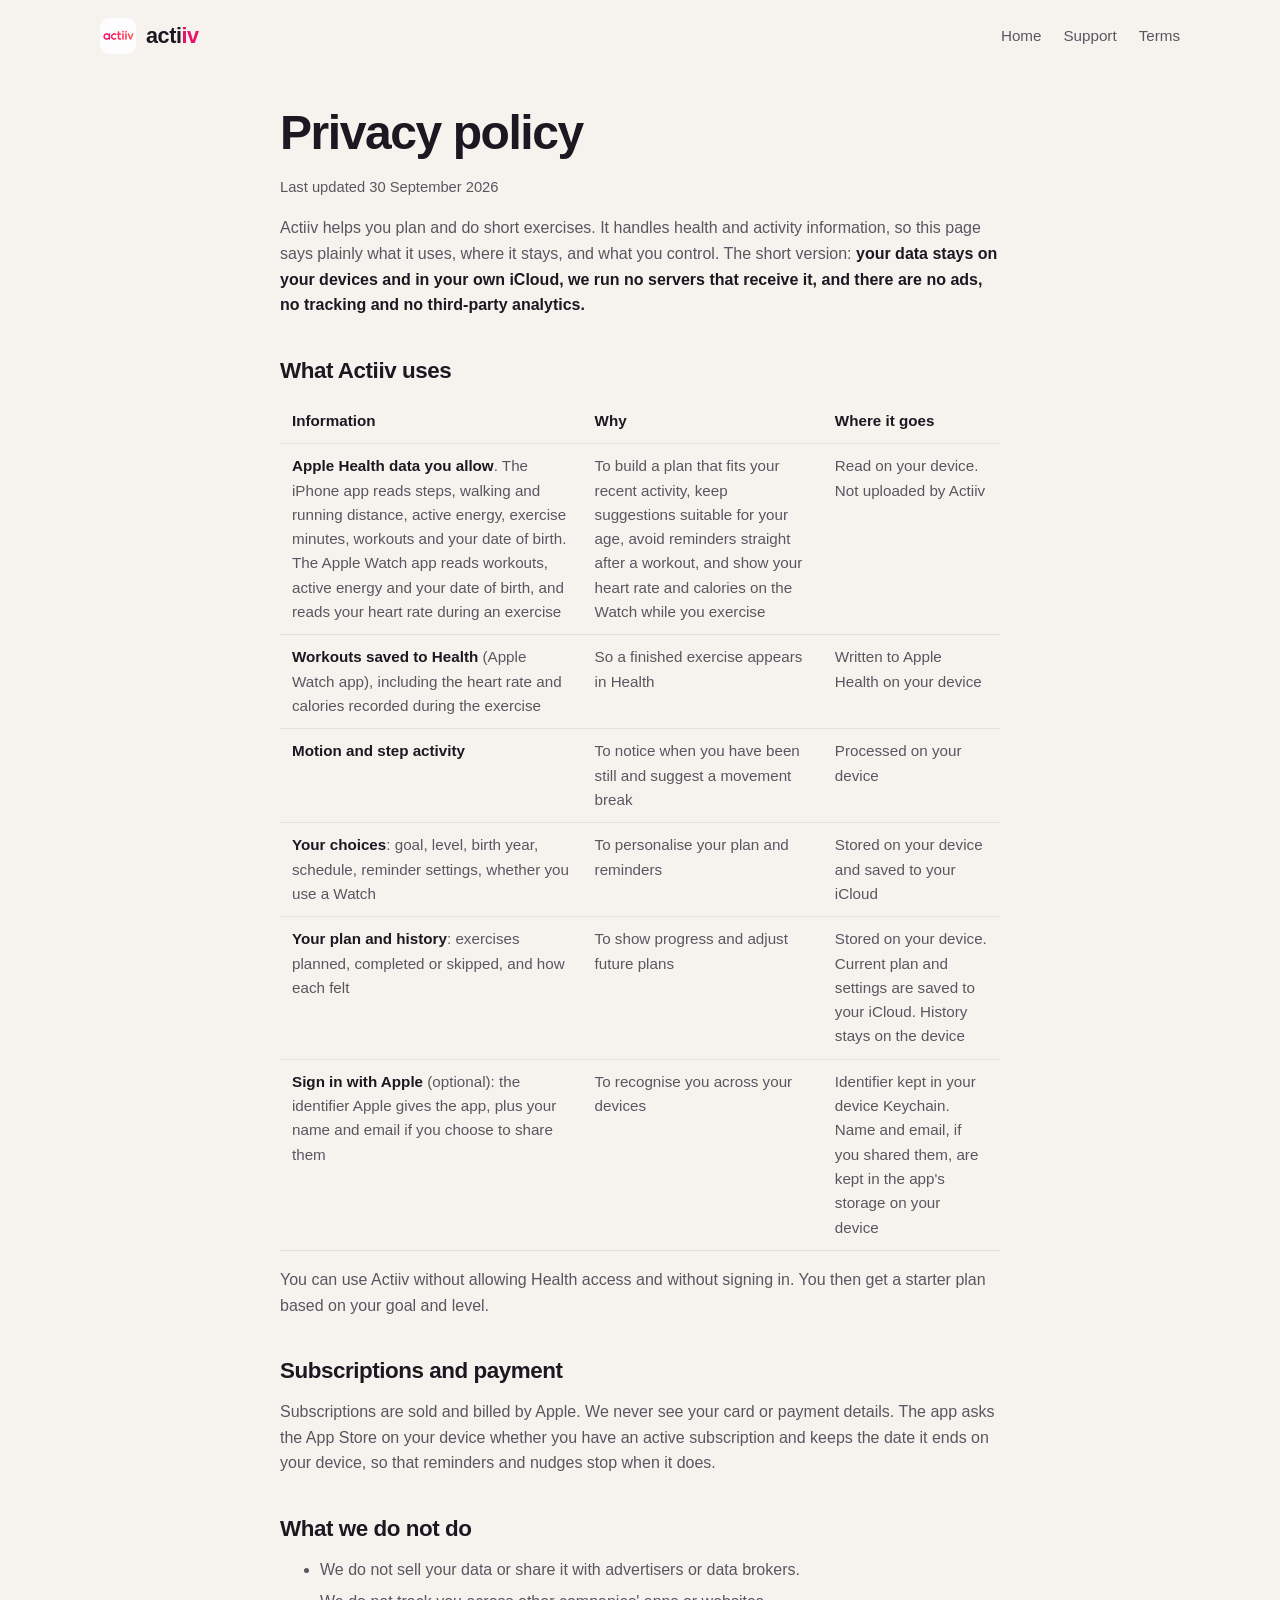
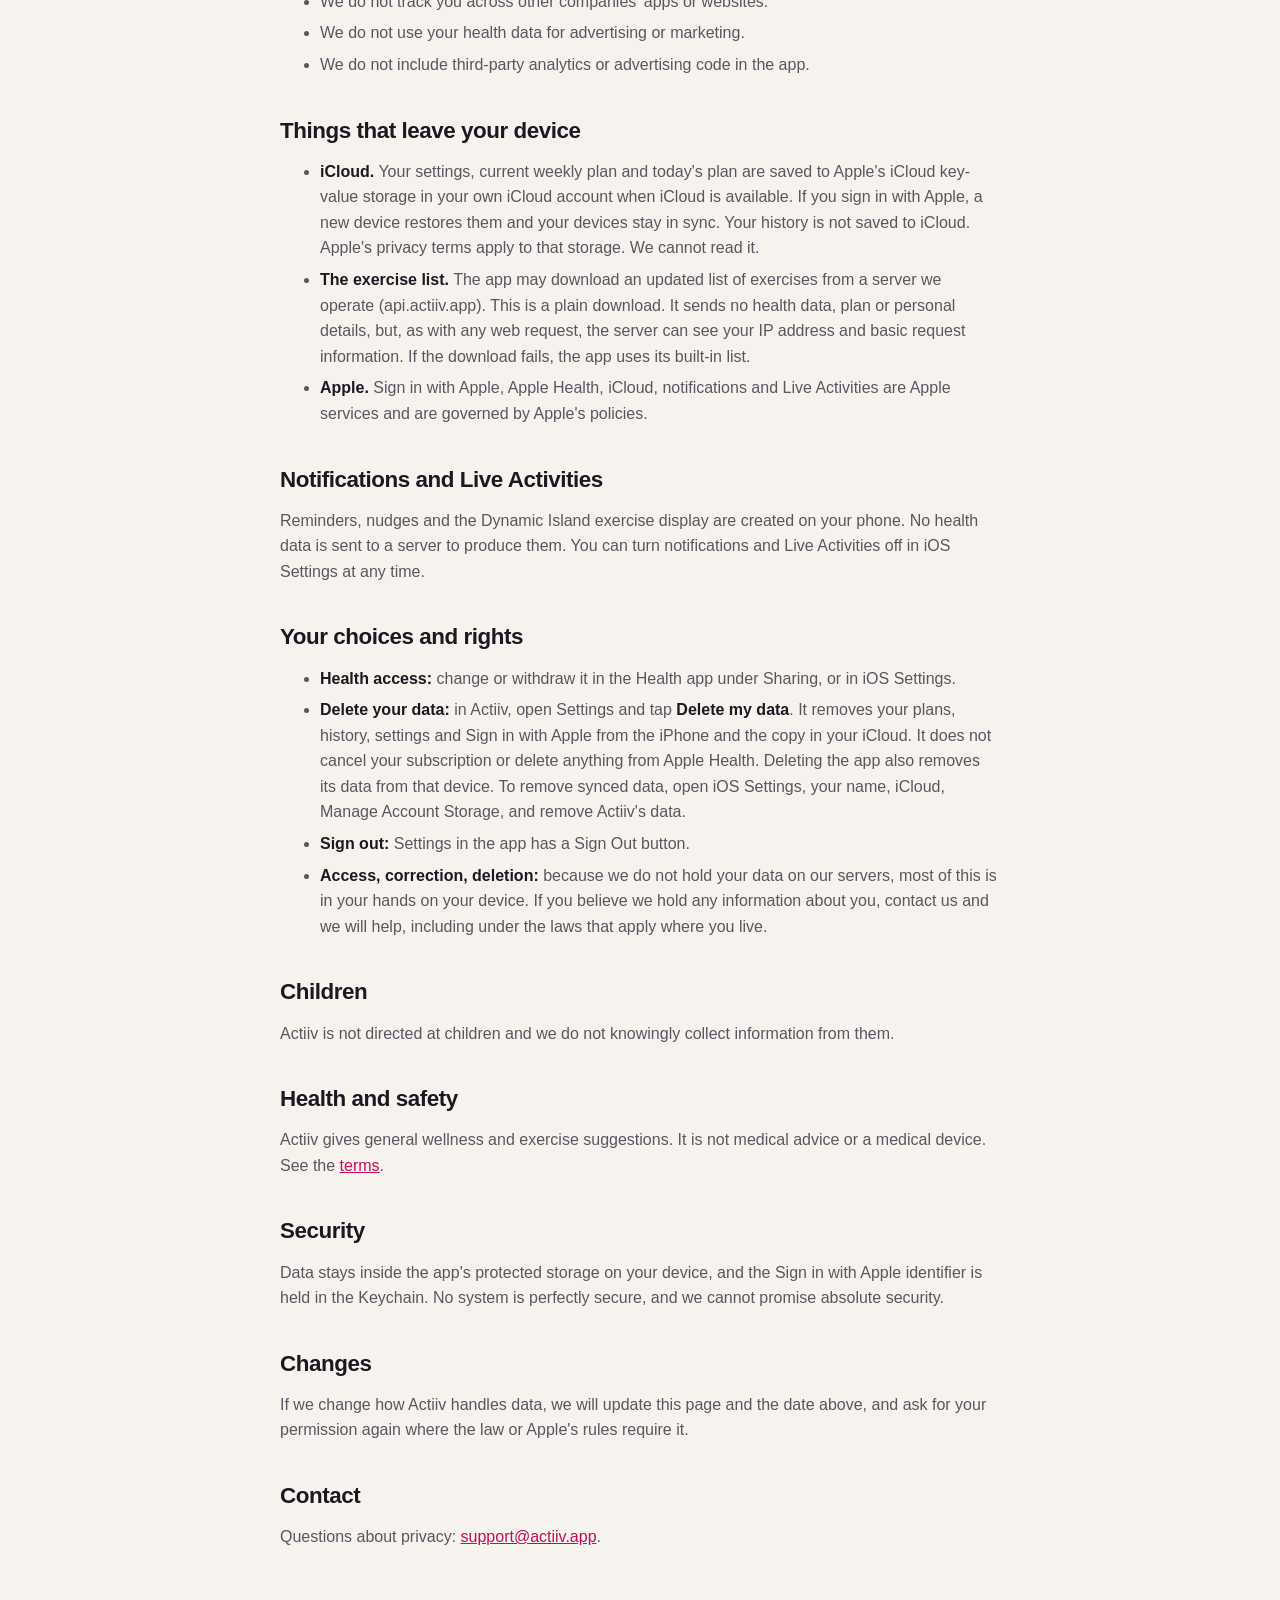
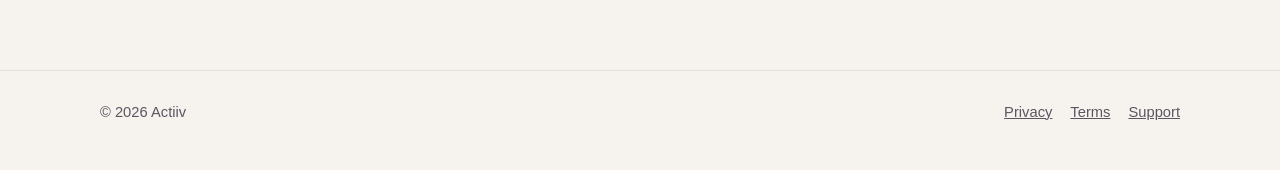
==== privacy.html @ e2768400 "Actiiv website: home, support, privacy and terms Co-Authored-By: Claude Sonnet 5.5 <noreply@anthropi" ====
<!doctype html>
<html lang="en">
<head>
<meta charset="utf-8">
<meta name="viewport" content="width=device-width, initial-scale=1">
<title>Privacy policy · Actiiv</title>
<meta name="description" content="How Actiiv handles your health and activity data.">
<link rel="icon" href="assets/icon.png">
<link rel="stylesheet" href="assets/site.css">
</head>
<body>
<a class="skip" href="#main">Skip to content</a>
<header class="site">
  <div class="wrap nav-row">
    <a class="brand" href="./"><img src="assets/icon.png" alt="" width="36" height="36"><span>acti<b>iv</b></span></a>
    <nav class="links" aria-label="Main"><a href="./">Home</a><a href="support.html">Support</a><a href="terms.html">Terms</a></nav>
  </div>
</header>

<main id="main" class="wrap doc">
  <h1>Privacy policy</h1>
  <p class="meta">Last updated 30 September 2026</p>

  <p>Actiiv helps you plan and do short exercises. It handles health and activity information, so this page says plainly what it uses, where it stays, and what you control. The short version: <strong>your data stays on your devices and in your own iCloud, we run no servers that receive it, and there are no ads, no tracking and no third-party analytics.</strong></p>

  <h2>What Actiiv uses</h2>
  <table>
    <thead><tr><th>Information</th><th>Why</th><th>Where it goes</th></tr></thead>
    <tbody>
      <tr><td><strong>Apple Health data you allow</strong>. The iPhone app reads steps, walking and running distance, active energy, exercise minutes, workouts and your date of birth. The Apple Watch app reads workouts, active energy and your date of birth, and reads your heart rate during an exercise</td><td>To build a plan that fits your recent activity, keep suggestions suitable for your age, avoid reminders straight after a workout, and show your heart rate and calories on the Watch while you exercise</td><td>Read on your device. Not uploaded by Actiiv</td></tr>
      <tr><td><strong>Workouts saved to Health</strong> (Apple Watch app), including the heart rate and calories recorded during the exercise</td><td>So a finished exercise appears in Health</td><td>Written to Apple Health on your device</td></tr>
      <tr><td><strong>Motion and step activity</strong></td><td>To notice when you have been still and suggest a movement break</td><td>Processed on your device</td></tr>
      <tr><td><strong>Your choices</strong>: goal, level, birth year, schedule, reminder settings, whether you use a Watch</td><td>To personalise your plan and reminders</td><td>Stored on your device and saved to your iCloud</td></tr>
      <tr><td><strong>Your plan and history</strong>: exercises planned, completed or skipped, and how each felt</td><td>To show progress and adjust future plans</td><td>Stored on your device. Current plan and settings are saved to your iCloud. History stays on the device</td></tr>
      <tr><td><strong>Sign in with Apple</strong> (optional): the identifier Apple gives the app, plus your name and email if you choose to share them</td><td>To recognise you across your devices</td><td>Identifier kept in your device Keychain. Name and email, if you shared them, are kept in the app's storage on your device</td></tr>
    </tbody>
  </table>
  <p>You can use Actiiv without allowing Health access and without signing in. You then get a starter plan based on your goal and level.</p>

  <h2>Subscriptions and payment</h2>
  <p>Subscriptions are sold and billed by Apple. We never see your card or payment details. The app asks the App Store on your device whether you have an active subscription and keeps the date it ends on your device, so that reminders and nudges stop when it does.</p>

  <h2>What we do not do</h2>
  <ul>
    <li>We do not sell your data or share it with advertisers or data brokers.</li>
    <li>We do not track you across other companies' apps or websites.</li>
    <li>We do not use your health data for advertising or marketing.</li>
    <li>We do not include third-party analytics or advertising code in the app.</li>
  </ul>

  <h2>Things that leave your device</h2>
  <ul>
    <li><strong>iCloud.</strong> Your settings, current weekly plan and today's plan are saved to Apple's iCloud key-value storage in your own iCloud account when iCloud is available. If you sign in with Apple, a new device restores them and your devices stay in sync. Your history is not saved to iCloud. Apple's privacy terms apply to that storage. We cannot read it.</li>
    <li><strong>The exercise list.</strong> The app may download an updated list of exercises from a server we operate (api.actiiv.app). This is a plain download. It sends no health data, plan or personal details, but, as with any web request, the server can see your IP address and basic request information. If the download fails, the app uses its built-in list.</li>
    <li><strong>Apple.</strong> Sign in with Apple, Apple Health, iCloud, notifications and Live Activities are Apple services and are governed by Apple's policies.</li>
  </ul>

  <h2>Notifications and Live Activities</h2>
  <p>Reminders, nudges and the Dynamic Island exercise display are created on your phone. No health data is sent to a server to produce them. You can turn notifications and Live Activities off in iOS Settings at any time.</p>

  <h2>Your choices and rights</h2>
  <ul>
    <li><strong>Health access:</strong> change or withdraw it in the Health app under Sharing, or in iOS Settings.</li>
    <li><strong>Delete your data:</strong> in Actiiv, open Settings and tap <strong>Delete my data</strong>. It removes your plans, history, settings and Sign in with Apple from the iPhone and the copy in your iCloud. It does not cancel your subscription or delete anything from Apple Health. Deleting the app also removes its data from that device. To remove synced data, open iOS Settings, your name, iCloud, Manage Account Storage, and remove Actiiv's data.</li>
    <li><strong>Sign out:</strong> Settings in the app has a Sign Out button.</li>
    <li><strong>Access, correction, deletion:</strong> because we do not hold your data on our servers, most of this is in your hands on your device. If you believe we hold any information about you, contact us and we will help, including under the laws that apply where you live.</li>
  </ul>

  <h2>Children</h2>
  <p>Actiiv is not directed at children and we do not knowingly collect information from them.</p>

  <h2>Health and safety</h2>
  <p>Actiiv gives general wellness and exercise suggestions. It is not medical advice or a medical device. See the <a href="terms.html">terms</a>.</p>

  <h2>Security</h2>
  <p>Data stays inside the app's protected storage on your device, and the Sign in with Apple identifier is held in the Keychain. No system is perfectly secure, and we cannot promise absolute security.</p>

  <h2>Changes</h2>
  <p>If we change how Actiiv handles data, we will update this page and the date above, and ask for your permission again where the law or Apple's rules require it.</p>

  <h2>Contact</h2>
  <p>Questions about privacy: <a href="mailto:support@actiiv.app">support@actiiv.app</a>.</p>
</main>

<footer class="site"><div class="wrap"><div class="foot"><div>&copy; 2026 Actiiv</div><nav aria-label="Footer"><a href="privacy.html">Privacy</a><a href="terms.html">Terms</a><a href="support.html">Support</a></nav></div></div></footer>
</body>
</html>
---- assets/site.css ----
/* Actiiv website. System fonts only: no third-party requests. */

:root {
  --bg: #f6f3ef;
  --surface: #ffffff;
  --text: #1c1720;
  --muted: #5b5560;
  --border: #e6e0d8;
  --accent: #e9126b;
  --accent-strong: #c20d58;
  --accent-soft: #fce1ee;
  --on-accent: #ffffff;
  --sky-soft: #e4e9fc;
  --moss-soft: #dff0e4;
  --shadow: 0 24px 48px -28px rgba(28, 23, 32, 0.4);
  --radius: 20px;
  --font: -apple-system, BlinkMacSystemFont, "SF Pro Text", "Segoe UI", Roboto, Helvetica, Arial, sans-serif;
  --font-display: -apple-system, BlinkMacSystemFont, "SF Pro Display", "Segoe UI", Roboto, Helvetica, Arial, sans-serif;
}

@media (prefers-color-scheme: dark) {
  :root {
    --bg: #0a0a0d;
    --surface: #1c1e24;
    --text: #f0f5fa;
    --muted: #a3b0c6;
    --border: #2c2e36;
    --accent: #ff4d94;
    --accent-strong: #ff7aae;
    --accent-soft: #451429;
    --on-accent: #14060b;
    --sky-soft: #213045;
    --moss-soft: #163524;
    --shadow: 0 28px 52px -28px rgba(0, 0, 0, 0.8);
  }
}

* { box-sizing: border-box; }
html { scroll-behavior: smooth; }
body {
  margin: 0;
  background: var(--bg);
  color: var(--text);
  font-family: var(--font);
  line-height: 1.6;
  -webkit-font-smoothing: antialiased;
}
img { max-width: 100%; height: auto; display: block; }
a { color: var(--accent-strong); }
a:hover { text-decoration-thickness: 2px; }
:focus-visible { outline: 3px solid var(--accent); outline-offset: 3px; border-radius: 6px; }

.wrap { max-width: 1120px; margin: 0 auto; padding: 0 20px; }
.skip {
  position: absolute; left: -999px; top: 8px; background: var(--surface);
  padding: 8px 14px; border-radius: 8px; z-index: 10;
}
.skip:focus { left: 8px; }

/* Header */
header.site { padding: 18px 0; }
.nav-row { display: flex; align-items: center; justify-content: space-between; gap: 16px; }
.brand { display: flex; align-items: center; gap: 10px; text-decoration: none; color: var(--text); font-weight: 800; font-size: 1.35rem; letter-spacing: -0.02em; }
.brand img { width: 36px; height: 36px; border-radius: 9px; }
.brand b { color: var(--accent); font-weight: inherit; }
nav.links { display: flex; gap: 22px; flex-wrap: wrap; }
nav.links a { color: var(--muted); text-decoration: none; font-weight: 500; font-size: 0.95rem; }
nav.links a:hover { color: var(--text); }
@media (max-width: 720px) { nav.links { display: none; } }

/* Buttons */
.btn {
  display: inline-flex; align-items: center; gap: 8px; padding: 13px 22px; border-radius: 999px;
  font-weight: 700; text-decoration: none; border: 2px solid transparent; font-size: 1rem;
}
.btn-accent { background: var(--accent); color: var(--on-accent); }
.btn-accent:hover { background: var(--accent-strong); }
.btn-ghost { border-color: var(--border); color: var(--text); background: var(--surface); }
.btn-ghost:hover { border-color: var(--accent); }
.btn[aria-disabled="true"] { opacity: 0.85; cursor: default; }

/* Hero */
.hero { display: grid; grid-template-columns: 1.05fr 0.95fr; gap: 40px; align-items: center; padding: 36px 20px 56px; }
.eyebrow { font-size: 0.8rem; font-weight: 700; letter-spacing: 0.12em; text-transform: uppercase; color: var(--accent-strong); }
h1 { font-family: var(--font-display); font-size: clamp(2.3rem, 5.4vw, 4rem); line-height: 1.04; letter-spacing: -0.03em; margin: 12px 0 18px; }
h2 { font-family: var(--font-display); font-size: clamp(1.7rem, 3.4vw, 2.4rem); line-height: 1.12; letter-spacing: -0.02em; margin: 8px 0 12px; }
h3 { font-size: 1.1rem; margin: 0 0 6px; }
.lede { font-size: 1.15rem; color: var(--muted); max-width: 46ch; margin: 0 0 26px; }
.cta-row { display: flex; gap: 12px; flex-wrap: wrap; align-items: center; }
.fine { font-size: 0.88rem; color: var(--muted); margin-top: 14px; }
.hero-shots { position: relative; display: flex; justify-content: center; align-items: flex-end; gap: 0; min-height: 440px; }
.hero-shots .phone { flex: 0 0 auto; width: 34%; }
.hero-shots .phone + .phone { margin-left: -4%; }
.hero-shots .phone:nth-child(1) { transform: rotate(-4deg); z-index: 1; }
.hero-shots .phone:nth-child(2) { transform: translateY(-22px); z-index: 2; width: 40%; }
.hero-shots .phone:nth-child(3) { transform: rotate(4deg); z-index: 1; }
@media (max-width: 860px) {
  .hero { grid-template-columns: 1fr; padding-top: 12px; }
  .hero-shots { min-height: 0; margin-top: 8px; }
}

/* Phone frames */
.phone {
  border-radius: 34px; overflow: hidden; background: #000; border: 6px solid #15151a;
  box-shadow: var(--shadow);
}
.phone img { width: 100%; }

/* Sections */
section.block { padding: 64px 0; }
.section-head { max-width: 62ch; margin-bottom: 32px; }
.section-head p { color: var(--muted); font-size: 1.05rem; margin: 0; }
.grid { display: grid; gap: 18px; }
.grid.cols-3 { grid-template-columns: repeat(3, 1fr); }
.grid.cols-2 { grid-template-columns: repeat(2, 1fr); }
@media (max-width: 860px) { .grid.cols-3, .grid.cols-2 { grid-template-columns: 1fr; } }
.card { background: var(--surface); border: 1px solid var(--border); border-radius: var(--radius); padding: 22px; }
.card p { margin: 0; color: var(--muted); }
.icon {
  width: 42px; height: 42px; border-radius: 12px; display: grid; place-items: center; margin-bottom: 14px;
  background: var(--accent-soft); color: var(--accent-strong); font-size: 1.3rem;
}

/* Steps */
.steps { display: grid; grid-template-columns: repeat(4, 1fr); gap: 16px; counter-reset: step; }
.step { background: var(--surface); border: 1px solid var(--border); border-radius: var(--radius); padding: 20px; }
.step::before {
  counter-increment: step; content: "0" counter(step); display: block; font-weight: 800;
  color: var(--accent-strong); font-variant-numeric: tabular-nums; margin-bottom: 8px;
}
.step p { margin: 0; color: var(--muted); font-size: 0.97rem; }
@media (max-width: 860px) { .steps { grid-template-columns: 1fr 1fr; } }
@media (max-width: 520px) { .steps { grid-template-columns: 1fr; } }

/* Split (text + image) */
.split { display: grid; grid-template-columns: 1fr 1fr; gap: 48px; align-items: center; }
.split.flip .split-media { order: -1; }
.split ul { padding-left: 1.1rem; color: var(--muted); }
.split li { margin: 8px 0; }
.split li strong { color: var(--text); }
@media (max-width: 860px) { .split { grid-template-columns: 1fr; gap: 28px; } .split.flip .split-media { order: 0; } }
.split-media { display: flex; justify-content: center; }
.split-media .phone { width: min(100%, 300px); }

/* Apple Watch */
.hero-watch { position: absolute; right: -2%; bottom: -14px; width: min(30%, 150px); z-index: 3; }
.hero-watch .watch-frame { width: 100%; padding: 7px; border-radius: 40px; border: 2px solid rgba(255,255,255,0.08); }
.hero-watch .watch-screen { border-radius: 33px; }
@media (max-width: 860px) { .hero-watch { right: 2%; } }
.watch { text-align: center; }
.watch figcaption { margin-top: 14px; font-size: 0.92rem; color: var(--muted); }
.watch-frame {
  width: min(78%, 260px); margin: 0 auto; padding: 12px; background: #15151a; border-radius: 64px;
  box-shadow: var(--shadow);
}
.watch-screen { position: relative; border-radius: 52px; overflow: hidden; background: #000; }
.watch-screen img { width: 100%; }
/* Hides the "iPhone not connected" glyph shown because the simulator Watch has no paired iPhone. */
.watch-mask { position: absolute; left: 64.5%; top: 6.5%; width: 9.5%; height: 9%; background: #000; }

/* Gallery */
.gallery { display: grid; grid-template-columns: repeat(4, 1fr); gap: 22px; }
.gallery figure { margin: 0; }
.gallery figcaption { margin-top: 12px; font-size: 0.92rem; color: var(--muted); text-align: center; }
@media (max-width: 900px) { .gallery { grid-template-columns: repeat(2, 1fr); } }

/* Levels */
.levels { display: grid; grid-template-columns: repeat(4, 1fr); gap: 14px; }
.level { background: var(--surface); border: 1px solid var(--border); border-radius: 16px; padding: 18px; }
.level strong { display: block; font-size: 1.05rem; }
.level span { color: var(--muted); font-size: 0.92rem; }
@media (max-width: 860px) { .levels { grid-template-columns: 1fr 1fr; } }

/* Privacy strip */
.strip { background: var(--surface); border: 1px solid var(--border); border-radius: var(--radius); padding: 30px; display: grid; grid-template-columns: 1.1fr 1fr; gap: 30px; align-items: center; }
.strip ul { list-style: none; padding: 0; margin: 0; display: grid; gap: 10px; }
.strip li::before { content: "✓"; color: var(--accent-strong); font-weight: 800; margin-right: 10px; }
@media (max-width: 860px) { .strip { grid-template-columns: 1fr; } }

/* FAQ */
details { background: var(--surface); border: 1px solid var(--border); border-radius: 14px; padding: 4px 20px; margin-bottom: 10px; }
summary { cursor: pointer; font-weight: 600; padding: 14px 0; }
details p { color: var(--muted); margin: 0 0 16px; }

/* CTA */
.cta-band { background: var(--accent-soft); border-radius: 28px; padding: 44px 28px; text-align: center; }
.cta-band p { color: var(--muted); max-width: 52ch; margin: 0 auto 22px; }

/* Footer */
footer.site { border-top: 1px solid var(--border); margin-top: 64px; padding: 30px 0 46px; color: var(--muted); font-size: 0.92rem; }
.foot { display: flex; flex-wrap: wrap; gap: 18px 32px; justify-content: space-between; }
.foot nav { display: flex; gap: 18px; flex-wrap: wrap; }
.foot a { color: var(--muted); }
.disclaimer { margin-top: 18px; max-width: 80ch; font-size: 0.86rem; }

/* Long-form pages */
.doc { max-width: 760px; padding: 24px 20px 40px; }
.doc h1 { font-size: clamp(2rem, 4.4vw, 3rem); }
.doc h2 { font-size: 1.4rem; margin-top: 40px; }
.doc p, .doc li { color: var(--muted); }
.doc li { margin: 6px 0; }
.doc strong { color: var(--text); }
.doc .meta { color: var(--muted); font-size: 0.92rem; }
.doc table { width: 100%; border-collapse: collapse; margin: 16px 0; font-size: 0.95rem; }
.doc th, .doc td { text-align: left; padding: 10px 12px; border-bottom: 1px solid var(--border); vertical-align: top; }
.doc th { color: var(--text); }
.doc td { color: var(--muted); }

@media (prefers-reduced-motion: reduce) { html { scroll-behavior: auto; } }
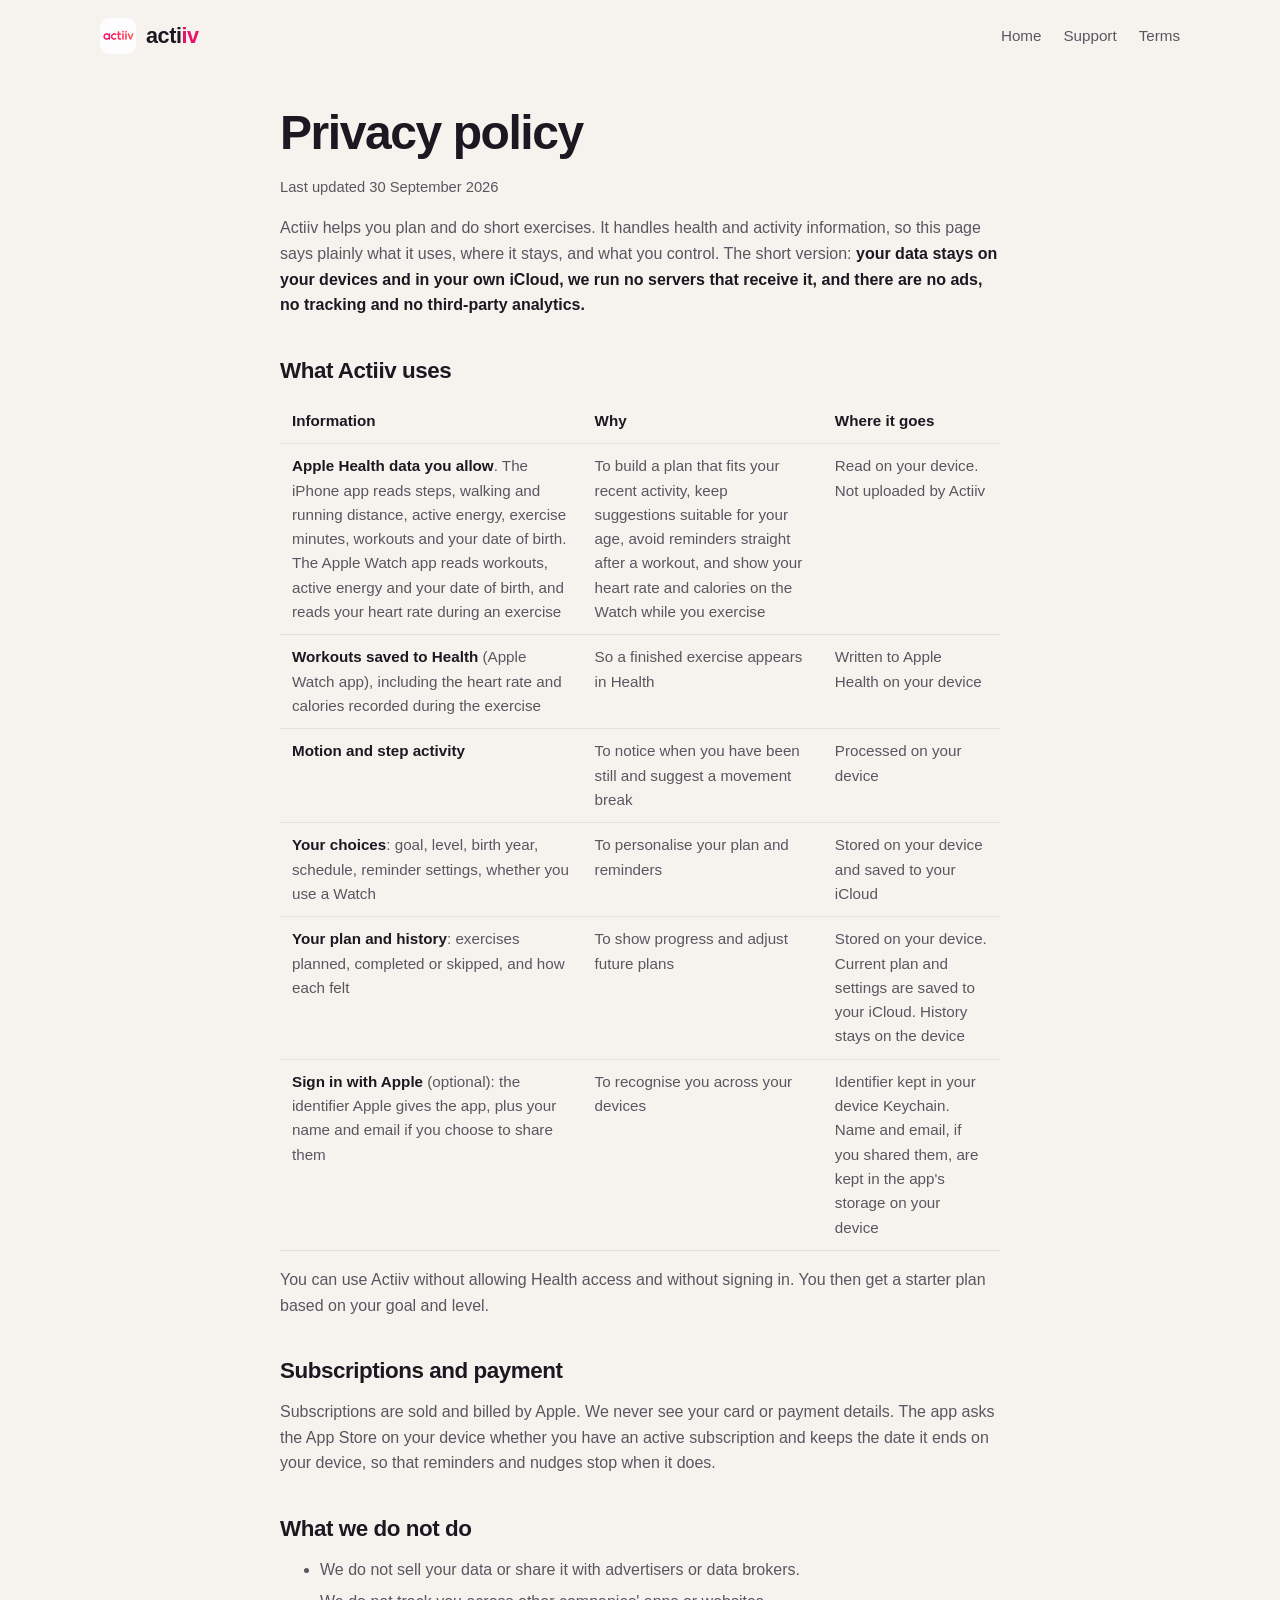
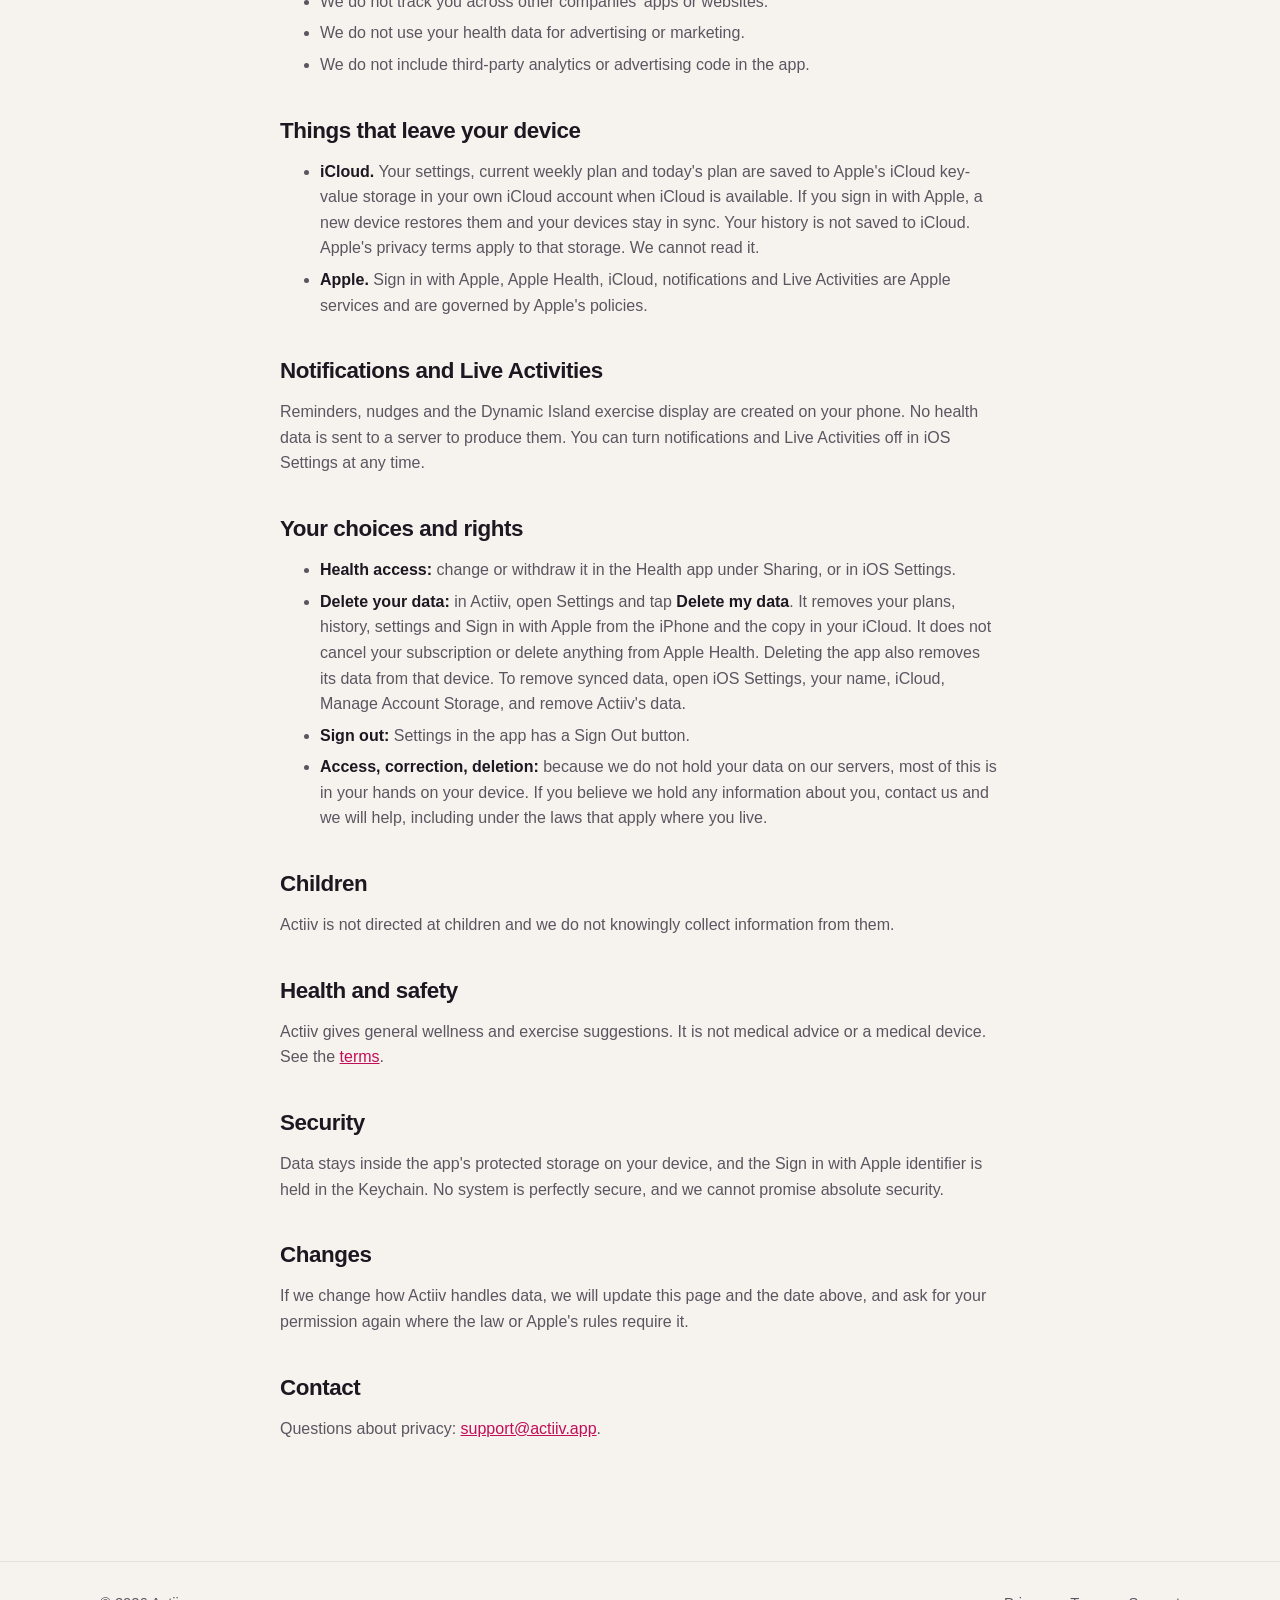
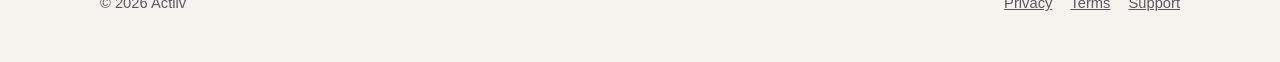
==== commit 6d726018: "Privacy policy: remove the exercise download sentence (the app makes no such request in 1.0) Co-Auth" ====
--- a/privacy.html
+++ b/privacy.html
@@ -51,7 +51,6 @@
   <h2>Things that leave your device</h2>
   <ul>
     <li><strong>iCloud.</strong> Your settings, current weekly plan and today's plan are saved to Apple's iCloud key-value storage in your own iCloud account when iCloud is available. If you sign in with Apple, a new device restores them and your devices stay in sync. Your history is not saved to iCloud. Apple's privacy terms apply to that storage. We cannot read it.</li>
-    <li><strong>The exercise list.</strong> The app may download an updated list of exercises from a server we operate (api.actiiv.app). This is a plain download. It sends no health data, plan or personal details, but, as with any web request, the server can see your IP address and basic request information. If the download fails, the app uses its built-in list.</li>
     <li><strong>Apple.</strong> Sign in with Apple, Apple Health, iCloud, notifications and Live Activities are Apple services and are governed by Apple's policies.</li>
   </ul>
 
